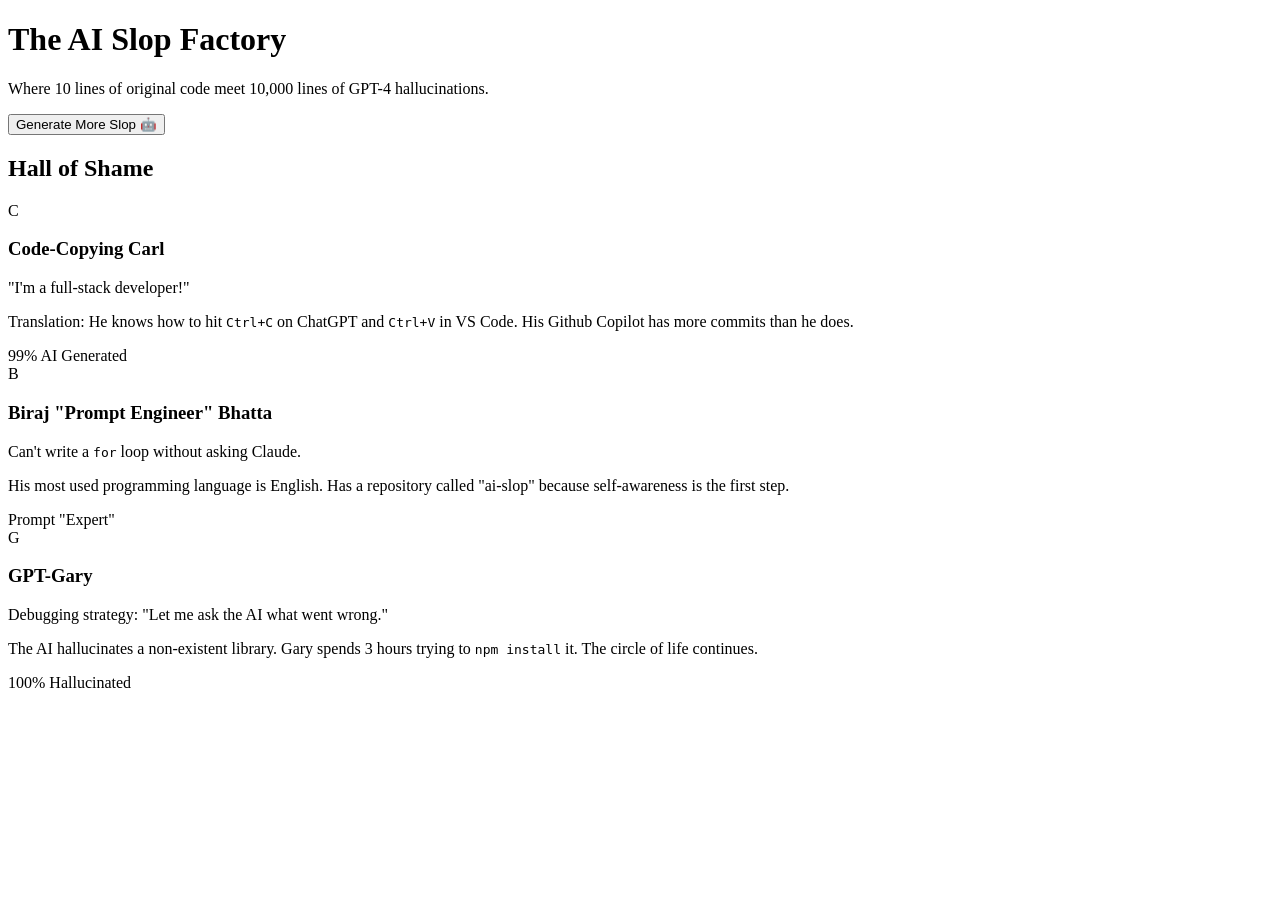
==== index.html @ c1700160 "Add index.html" ====
<!DOCTYPE html>
<html lang="en">
<head>
    <meta charset="UTF-8">
    <meta name="viewport" content="width=device-width, initial-scale=1.0">
    <title>The AI Slop Factory</title>
    <link rel="stylesheet" href="styles.css">
    <link href="https://fonts.googleapis.com/css2?family=Outfit:wght@300;400;600;800&display=swap" rel="stylesheet">
</head>
<body>
    <div class="background-effects">
        <div class="blob blob-1"></div>
        <div class="blob blob-2"></div>
    </div>

    <main class="container">
        <header class="hero">
            <h1 class="glitch" data-text="The AI Slop Factory">The AI Slop Factory</h1>
            <p class="subtitle">Where 10 lines of original code meet 10,000 lines of GPT-4 hallucinations.</p>
            <button id="slop-btn" class="primary-btn">Generate More Slop 🤖</button>
        </header>

        <section class="hall-of-shame">
            <h2 class="section-title">Hall of Shame</h2>
            <div class="grid">
                
                <!-- Card 1 -->
                <div class="slop-card">
                    <div class="card-header">
                        <div class="avatar bg-gradient-1">C</div>
                        <h3>Code-Copying Carl</h3>
                    </div>
                    <div class="card-body">
                        <p class="roast">"I'm a full-stack developer!"</p>
                        <p class="translation">Translation: He knows how to hit <code>Ctrl+C</code> on ChatGPT and <code>Ctrl+V</code> in VS Code. His Github Copilot has more commits than he does.</p>
                    </div>
                    <div class="card-footer">
                        <span class="badge">99% AI Generated</span>
                    </div>
                </div>

                <!-- Card 2 -->
                <div class="slop-card">
                    <div class="card-header">
                        <div class="avatar bg-gradient-2">B</div>
                        <h3>Biraj "Prompt Engineer" Bhatta</h3>
                    </div>
                    <div class="card-body">
                        <p class="roast">Can't write a <code>for</code> loop without asking Claude.</p>
                        <p class="translation">His most used programming language is English. Has a repository called "ai-slop" because self-awareness is the first step.</p>
                    </div>
                    <div class="card-footer">
                        <span class="badge">Prompt "Expert"</span>
                    </div>
                </div>

                <!-- Card 3 -->
                <div class="slop-card">
                    <div class="card-header">
                        <div class="avatar bg-gradient-3">G</div>
                        <h3>GPT-Gary</h3>
                    </div>
                    <div class="card-body">
                        <p class="roast">Debugging strategy: "Let me ask the AI what went wrong."</p>
                        <p class="translation">The AI hallucinates a non-existent library. Gary spends 3 hours trying to <code>npm install</code> it. The circle of life continues.</p>
                    </div>
                    <div class="card-footer">
                        <span class="badge">100% Hallucinated</span>
                    </div>
                </div>

            </div>
        </section>
        
        <div id="slop-container"></div>
    </main>

    <script src="script.js"></script>
</body>
</html>
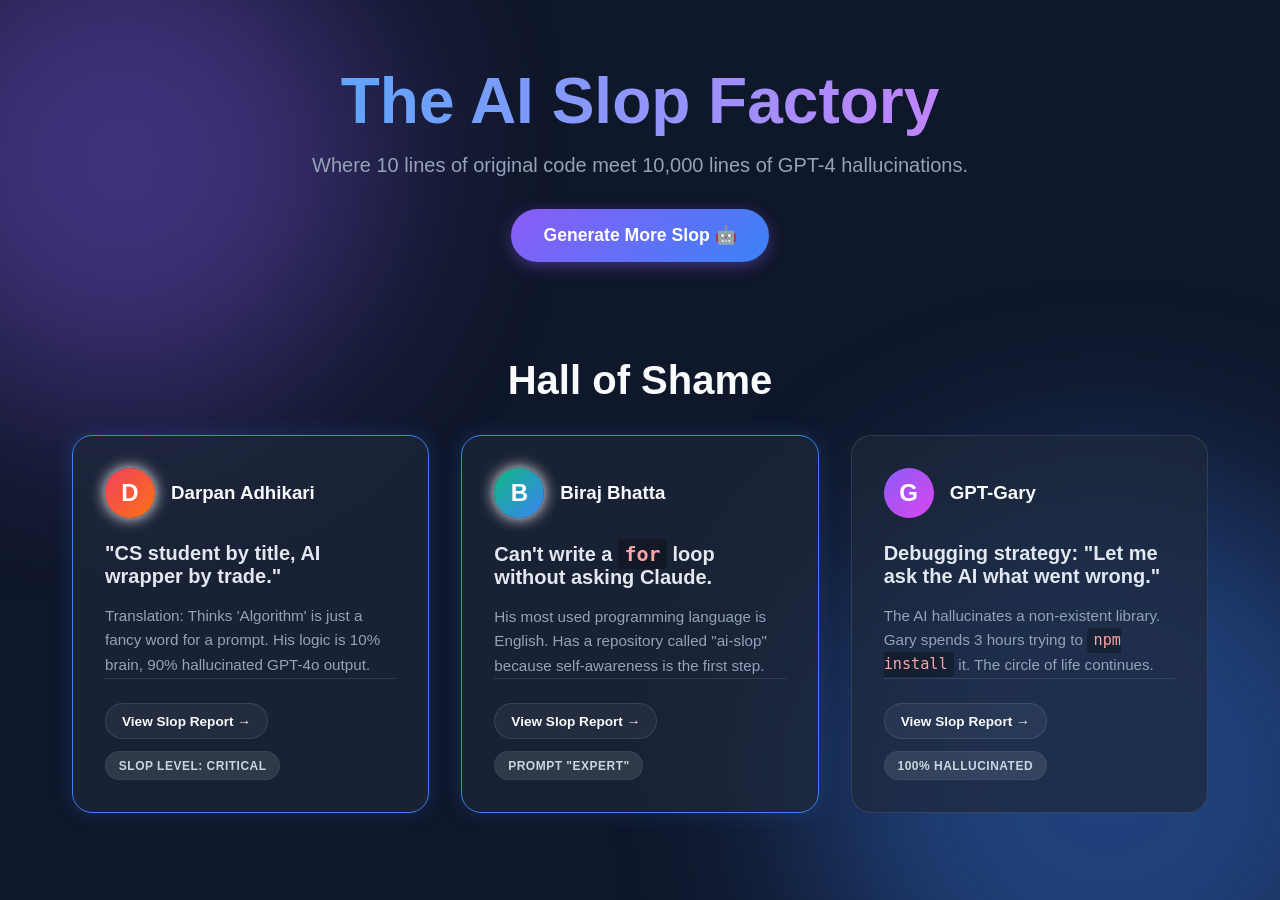
==== commit d3320afb: "Expand roast factory with dedicated pages for Darpan and Biraj. Fix button layouts." ====
--- a/index.html
+++ b/index.html
@@ -24,32 +24,34 @@
             <h2 class="section-title">Hall of Shame</h2>
             <div class="grid">
                 
-                <!-- Card 1 -->
-                <div class="slop-card">
+                <!-- Darpan Adhikari -->
+                <div class="slop-card highlight">
                     <div class="card-header">
-                        <div class="avatar bg-gradient-1">C</div>
-                        <h3>Code-Copying Carl</h3>
+                        <div class="avatar bg-gradient-1">D</div>
+                        <h3>Darpan Adhikari</h3>
                     </div>
                     <div class="card-body">
-                        <p class="roast">"I'm a full-stack developer!"</p>
-                        <p class="translation">Translation: He knows how to hit <code>Ctrl+C</code> on ChatGPT and <code>Ctrl+V</code> in VS Code. His Github Copilot has more commits than he does.</p>
+                        <p class="roast">"CS student by title, AI wrapper by trade."</p>
+                        <p class="translation">Translation: Thinks 'Algorithm' is just a fancy word for a prompt. His logic is 10% brain, 90% hallucinated GPT-4o output.</p>
                     </div>
                     <div class="card-footer">
-                        <span class="badge">99% AI Generated</span>
+                        <a href="darpan.html" class="secondary-btn">View Slop Report →</a>
+                        <span class="badge">Slop Level: Critical</span>
                     </div>
                 </div>
 
-                <!-- Card 2 -->
-                <div class="slop-card">
+                <!-- Biraj Bhatta -->
+                <div class="slop-card highlight">
                     <div class="card-header">
                         <div class="avatar bg-gradient-2">B</div>
-                        <h3>Biraj "Prompt Engineer" Bhatta</h3>
+                        <h3>Biraj Bhatta</h3>
                     </div>
                     <div class="card-body">
                         <p class="roast">Can't write a <code>for</code> loop without asking Claude.</p>
                         <p class="translation">His most used programming language is English. Has a repository called "ai-slop" because self-awareness is the first step.</p>
                     </div>
                     <div class="card-footer">
+                        <a href="biraj.html" class="secondary-btn">View Slop Report →</a>
                         <span class="badge">Prompt "Expert"</span>
                     </div>
                 </div>
@@ -65,6 +67,7 @@
                         <p class="translation">The AI hallucinates a non-existent library. Gary spends 3 hours trying to <code>npm install</code> it. The circle of life continues.</p>
                     </div>
                     <div class="card-footer">
+                        <a href="#" class="secondary-btn">View Slop Report →</a>
                         <span class="badge">100% Hallucinated</span>
                     </div>
                 </div>
@@ -77,4 +80,4 @@
 
     <script src="script.js"></script>
 </body>
-</html>+</html>
--- a/styles.css
+++ b/styles.css
@@ -0,0 +1,371 @@
+:root {
+    --bg-color: #0f172a;
+    --text-primary: #f8fafc;
+    --text-secondary: #94a3b8;
+    --accent-1: #3b82f6;
+    --accent-2: #8b5cf6;
+    --accent-3: #10b981;
+    --card-bg: rgba(30, 41, 59, 0.7);
+    --border-color: rgba(255, 255, 255, 0.1);
+}
+
+* {
+    margin: 0;
+    padding: 0;
+    box-sizing: border-box;
+}
+
+body {
+    font-family: 'Outfit', sans-serif;
+    background-color: var(--bg-color);
+    color: var(--text-primary);
+    min-height: 100vh;
+    overflow-x: hidden;
+    position: relative;
+}
+
+/* Background Effects */
+.background-effects {
+    position: fixed;
+    top: 0;
+    left: 0;
+    width: 100vw;
+    height: 100vh;
+    z-index: -1;
+    overflow: hidden;
+}
+
+.blob {
+    position: absolute;
+    filter: blur(100px);
+    opacity: 0.4;
+    border-radius: 50%;
+    animation: float 10s infinite ease-in-out alternate;
+}
+
+.blob-1 {
+    top: -10%;
+    left: -10%;
+    width: 500px;
+    height: 500px;
+    background: var(--accent-2);
+}
+
+.blob-2 {
+    bottom: -20%;
+    right: -10%;
+    width: 600px;
+    height: 600px;
+    background: var(--accent-1);
+    animation-delay: -5s;
+}
+
+@keyframes float {
+    0% { transform: translate(0, 0) scale(1); }
+    100% { transform: translate(50px, 50px) scale(1.1); }
+}
+
+.container {
+    max-width: 1200px;
+    margin: 0 auto;
+    padding: 4rem 2rem;
+}
+
+/* Hero Section */
+.hero {
+    text-align: center;
+    margin-bottom: 6rem;
+}
+
+.glitch {
+    font-size: 4rem;
+    font-weight: 800;
+    margin-bottom: 1rem;
+    position: relative;
+    display: inline-block;
+    background: linear-gradient(to right, #60a5fa, #c084fc);
+    -webkit-background-clip: text;
+    -webkit-text-fill-color: transparent;
+}
+
+.subtitle {
+    font-size: 1.25rem;
+    color: var(--text-secondary);
+    margin-bottom: 2rem;
+}
+
+.primary-btn {
+    background: linear-gradient(135deg, var(--accent-2), var(--accent-1));
+    color: white;
+    border: none;
+    padding: 1rem 2rem;
+    font-size: 1.1rem;
+    font-weight: 600;
+    border-radius: 9999px;
+    cursor: pointer;
+    font-family: inherit;
+    transition: transform 0.2s, box-shadow 0.2s;
+    box-shadow: 0 4px 15px rgba(139, 92, 246, 0.4);
+}
+
+.primary-btn:hover {
+    transform: translateY(-2px);
+    box-shadow: 0 6px 20px rgba(139, 92, 246, 0.6);
+}
+
+.primary-btn:active {
+    transform: translateY(1px);
+}
+
+.secondary-btn {
+    display: inline-flex;
+    align-items: center;
+    background: rgba(255, 255, 255, 0.05);
+    color: var(--text-primary);
+    border: 1px solid var(--border-color);
+    padding: 0.6rem 1rem;
+    font-size: 0.85rem;
+    font-weight: 600;
+    border-radius: 9999px;
+    cursor: pointer;
+    text-decoration: none;
+    transition: all 0.2s;
+    white-space: nowrap;
+}
+
+.secondary-btn:hover {
+    background: rgba(255, 255, 255, 0.1);
+    border-color: var(--accent-1);
+    transform: translateX(5px);
+}
+
+.highlight {
+    border-color: var(--accent-1) !important;
+    box-shadow: 0 0 20px rgba(59, 130, 246, 0.2);
+}
+
+.highlight .avatar {
+    box-shadow: 0 0 15px currentColor;
+}
+
+/* Hall of Shame Grid */
+.section-title {
+    font-size: 2.5rem;
+    margin-bottom: 2rem;
+    text-align: center;
+}
+
+.grid {
+    display: grid;
+    grid-template-columns: repeat(auto-fit, minmax(300px, 1fr));
+    gap: 2rem;
+}
+
+/* Glassmorphism Cards */
+.slop-card {
+    background: var(--card-bg);
+    backdrop-filter: blur(12px);
+    -webkit-backdrop-filter: blur(12px);
+    border: 1px solid var(--border-color);
+    border-radius: 20px;
+    padding: 2rem;
+    transition: transform 0.3s ease, box-shadow 0.3s ease;
+    display: flex;
+    flex-direction: column;
+    height: 100%;
+}
+
+.slop-card:hover {
+    transform: translateY(-10px);
+    box-shadow: 0 20px 40px rgba(0, 0, 0, 0.4);
+    border-color: rgba(255, 255, 255, 0.2);
+}
+
+.card-header {
+    display: flex;
+    align-items: center;
+    gap: 1rem;
+    margin-bottom: 1.5rem;
+}
+
+.avatar {
+    width: 50px;
+    height: 50px;
+    border-radius: 50%;
+    display: flex;
+    align-items: center;
+    justify-content: center;
+    font-size: 1.5rem;
+    font-weight: 800;
+    color: white;
+}
+
+.bg-gradient-1 { background: linear-gradient(135deg, #f43f5e, #f97316); }
+.bg-gradient-2 { background: linear-gradient(135deg, #10b981, #3b82f6); }
+.bg-gradient-3 { background: linear-gradient(135deg, #8b5cf6, #d946ef); }
+
+.card-body {
+    flex-grow: 1;
+}
+
+.roast {
+    font-size: 1.25rem;
+    font-weight: 600;
+    margin-bottom: 1rem;
+    color: #e2e8f0;
+}
+
+.translation {
+    font-size: 0.95rem;
+    color: var(--text-secondary);
+    line-height: 1.6;
+}
+
+code {
+    background: rgba(0, 0, 0, 0.3);
+    padding: 0.2rem 0.4rem;
+    border-radius: 4px;
+    font-family: monospace;
+    color: #fca5a5;
+}
+
+.card-footer {
+    margin-top: auto;
+    padding-top: 1.5rem;
+    border-top: 1px solid var(--border-color);
+    display: flex;
+    justify-content: space-between;
+    align-items: center;
+    gap: 0.75rem;
+    flex-wrap: wrap;
+}
+
+@media (max-width: 400px) {
+    .card-footer {
+        flex-direction: column;
+        align-items: flex-start;
+    }
+    .secondary-btn, .badge {
+        width: 100%;
+        text-align: center;
+        justify-content: center;
+    }
+}
+
+.badge {
+    background: rgba(255, 255, 255, 0.1);
+    color: #cbd5e1;
+    padding: 0.4rem 0.8rem;
+    border-radius: 9999px;
+    font-size: 0.75rem;
+    font-weight: 600;
+    text-transform: uppercase;
+    letter-spacing: 0.5px;
+    border: 1px solid rgba(255, 255, 255, 0.05);
+    white-space: nowrap;
+}
+
+/* Slop Generator Effects */
+.generated-slop {
+    position: fixed;
+    background: rgba(0,0,0,0.8);
+    color: #34d399;
+    padding: 1rem;
+    border-radius: 8px;
+    font-family: monospace;
+    border: 1px solid #10b981;
+    box-shadow: 0 0 15px rgba(16, 185, 129, 0.3);
+    z-index: 100;
+    animation: fadeOut 3s forwards;
+    pointer-events: none;
+}
+
+@keyframes fadeOut {
+    0% { opacity: 0; transform: translateY(20px); }
+    10% { opacity: 1; transform: translateY(0); }
+    80% { opacity: 1; transform: translateY(0); }
+    100% { opacity: 0; transform: translateY(-20px); }
+}
+
+/* Roast Page Components */
+.back-link {
+    display: inline-flex;
+    align-items: center;
+    gap: 0.5rem;
+    color: var(--text-secondary);
+    text-decoration: none;
+    margin-bottom: 2rem;
+    transition: color 0.2s;
+}
+
+.back-link:hover {
+    color: var(--accent-1);
+}
+
+.slop-meter-container {
+    background: rgba(0, 0, 0, 0.3);
+    border-radius: 9999px;
+    height: 20px;
+    width: 100%;
+    margin: 1.5rem 0;
+    overflow: hidden;
+    border: 1px solid var(--border-color);
+}
+
+.slop-meter-fill {
+    height: 100%;
+    background: linear-gradient(to right, var(--accent-1), #ef4444);
+    width: 0%;
+    transition: width 2s cubic-bezier(0.34, 1.56, 0.64, 1);
+}
+
+.roast-list {
+    list-style: none;
+    margin-top: 2rem;
+}
+
+.roast-item {
+    background: rgba(255, 255, 255, 0.03);
+    border-left: 4px solid var(--accent-2);
+    padding: 1.5rem;
+    border-radius: 0 12px 12px 0;
+    margin-bottom: 1rem;
+    animation: slideIn 0.5s forwards;
+    opacity: 0;
+}
+
+@keyframes slideIn {
+    from { transform: translateX(-20px); opacity: 0; }
+    to { transform: translateX(0); opacity: 1; }
+}
+
+.stat-grid {
+    display: grid;
+    grid-template-columns: repeat(auto-fit, minmax(200px, 1fr));
+    gap: 1.5rem;
+    margin: 3rem 0;
+}
+
+.stat-card {
+    background: var(--card-bg);
+    padding: 1.5rem;
+    border-radius: 15px;
+    border: 1px solid var(--border-color);
+    text-align: center;
+}
+
+.stat-value {
+    font-size: 2.5rem;
+    font-weight: 800;
+    display: block;
+    background: linear-gradient(to right, var(--accent-1), var(--accent-2));
+    -webkit-background-clip: text;
+    -webkit-text-fill-color: transparent;
+}
+
+.stat-label {
+    color: var(--text-secondary);
+    font-size: 0.9rem;
+    text-transform: uppercase;
+    letter-spacing: 1px;
+}
